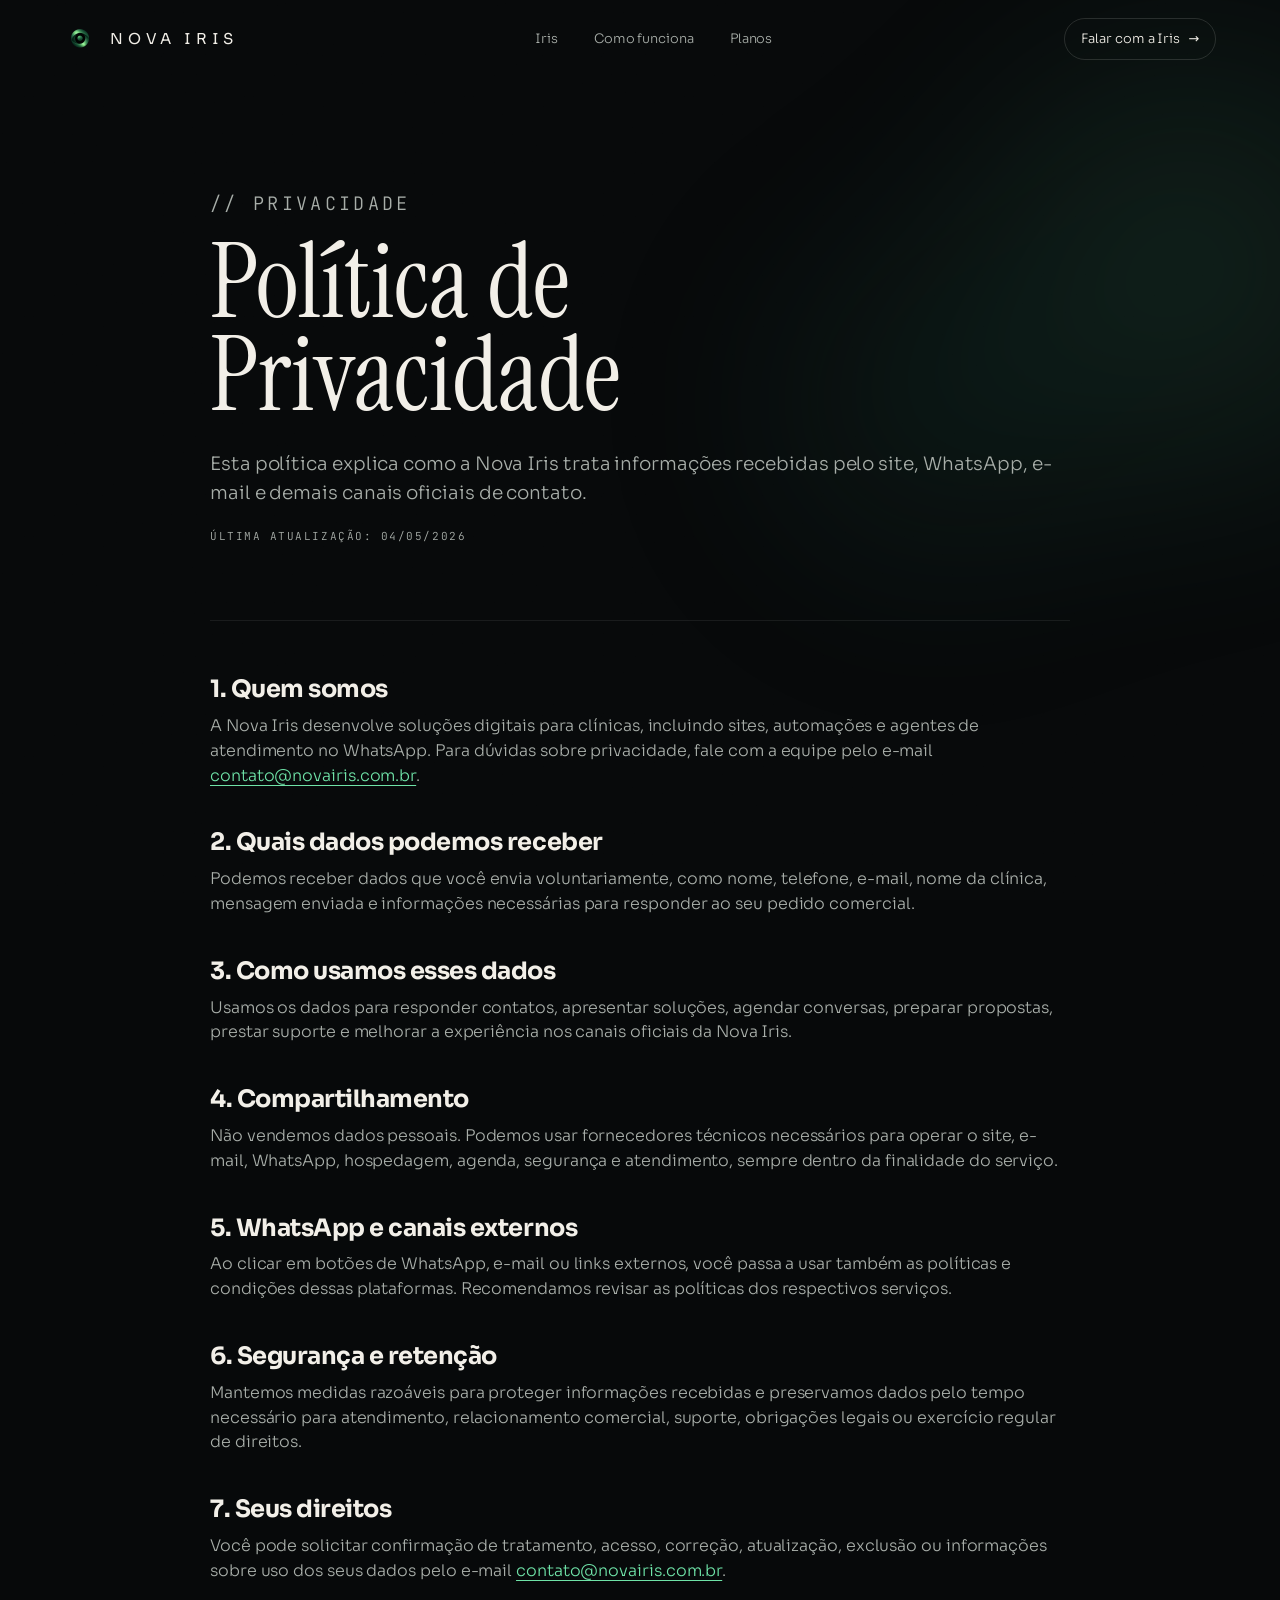
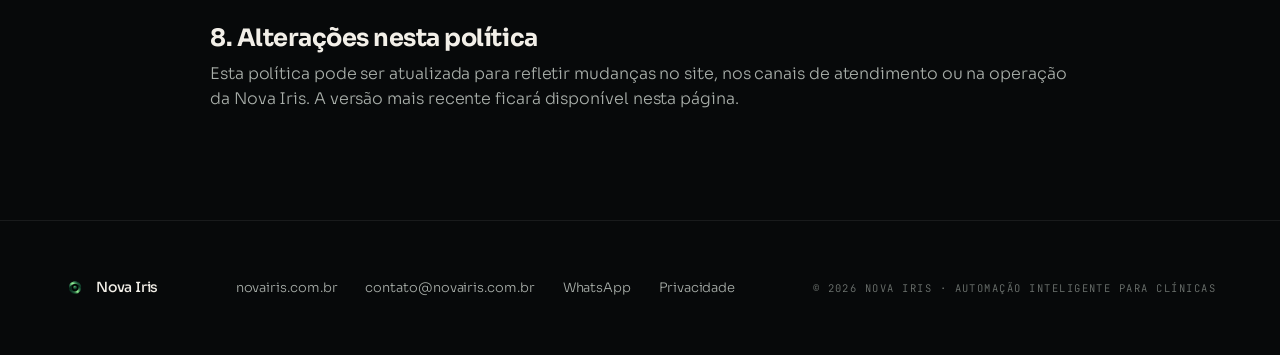
==== privacidade.html @ 07898fb9 "Finalize production launch assets" ====
<!doctype html>
<html lang="pt-BR">
<head>
  <meta charset="utf-8" />
  <meta name="viewport" content="width=device-width,initial-scale=1,viewport-fit=cover" />
  <title>Política de Privacidade | Nova Iris</title>
  <meta name="description" content="Política de Privacidade da Nova Iris para visitantes do site e contatos iniciados pelos canais oficiais." />
  <link rel="canonical" href="https://novairis.com.br/privacidade" />
  <meta property="og:title" content="Política de Privacidade | Nova Iris" />
  <meta property="og:description" content="Como a Nova Iris trata dados enviados pelo site, WhatsApp e canais oficiais de contato." />
  <meta property="og:url" content="https://novairis.com.br/privacidade" />
  <meta property="og:image" content="https://novairis.com.br/iris-realistic-final.jpg" />
  <meta property="og:type" content="website" />
  <meta property="og:locale" content="pt_BR" />
  <meta name="twitter:card" content="summary_large_image" />
  <meta name="twitter:title" content="Política de Privacidade | Nova Iris" />
  <meta name="twitter:description" content="Como a Nova Iris trata dados enviados pelo site, WhatsApp e canais oficiais de contato." />
  <meta name="twitter:image" content="https://novairis.com.br/iris-realistic-final.jpg" />
  <meta name="theme-color" content="#07090A" />
  <link rel="icon" href="/favicon.ico" sizes="any" />
  <link rel="icon" type="image/png" href="/iris-mark-256.png" />
  <link rel="apple-touch-icon" href="/apple-touch-icon.png" />
  <link rel="preconnect" href="https://fonts.googleapis.com" />
  <link rel="preconnect" href="https://fonts.gstatic.com" crossorigin />
  <link href="https://fonts.googleapis.com/css2?family=Instrument+Serif:ital@0;1&family=JetBrains+Mono:wght@300;400;500&family=Sora:wght@200;300;400;500;600;700&display=swap" rel="stylesheet" />
  <link rel="stylesheet" href="styles.css" />
</head>
<body>
  <div class="grain" aria-hidden="true"></div>
  <div class="aurora" aria-hidden="true">
    <span class="aurora__a"></span>
    <span class="aurora__b"></span>
  </div>

  <header class="nav" id="nav">
    <a class="nav__brand" href="/" aria-label="Nova Iris - início">
      <img src="iris-mark-256.png" alt="" class="nav__mark bg-knock" width="32" height="32" />
      <span class="nav__word">NOVA IRIS</span>
    </a>
    <nav class="nav__links" aria-label="Seções">
      <a href="/#solucao">Iris</a>
      <a href="/#como">Como funciona</a>
      <a href="/#planos">Planos</a>
    </nav>
    <a class="nav__cta" href="https://wa.me/5511986272135?text=Oi%20Valentina%2C%20quero%20saber%20mais%20sobre%20a%20Nova%20Iris." target="_blank" rel="noopener">
      Falar com a Iris <span aria-hidden="true">→</span>
    </a>
  </header>

  <main class="privacy-page">
    <section class="privacy-hero">
      <p class="privacy-kicker">// Privacidade</p>
      <h1>Política de Privacidade</h1>
      <p>
        Esta política explica como a Nova Iris trata informações recebidas pelo site, WhatsApp, e-mail e demais canais oficiais de contato.
      </p>
      <span>Última atualização: 04/05/2026</span>
    </section>

    <section class="privacy-content" aria-label="Política de Privacidade da Nova Iris">
      <h2>1. Quem somos</h2>
      <p>
        A Nova Iris desenvolve soluções digitais para clínicas, incluindo sites, automações e agentes de atendimento no WhatsApp.
        Para dúvidas sobre privacidade, fale com a equipe pelo e-mail <a href="mailto:contato@novairis.com.br">contato@novairis.com.br</a>.
      </p>

      <h2>2. Quais dados podemos receber</h2>
      <p>
        Podemos receber dados que você envia voluntariamente, como nome, telefone, e-mail, nome da clínica, mensagem enviada e informações necessárias para responder ao seu pedido comercial.
      </p>

      <h2>3. Como usamos esses dados</h2>
      <p>
        Usamos os dados para responder contatos, apresentar soluções, agendar conversas, preparar propostas, prestar suporte e melhorar a experiência nos canais oficiais da Nova Iris.
      </p>

      <h2>4. Compartilhamento</h2>
      <p>
        Não vendemos dados pessoais. Podemos usar fornecedores técnicos necessários para operar o site, e-mail, WhatsApp, hospedagem, agenda, segurança e atendimento, sempre dentro da finalidade do serviço.
      </p>

      <h2>5. WhatsApp e canais externos</h2>
      <p>
        Ao clicar em botões de WhatsApp, e-mail ou links externos, você passa a usar também as políticas e condições dessas plataformas. Recomendamos revisar as políticas dos respectivos serviços.
      </p>

      <h2>6. Segurança e retenção</h2>
      <p>
        Mantemos medidas razoáveis para proteger informações recebidas e preservamos dados pelo tempo necessário para atendimento, relacionamento comercial, suporte, obrigações legais ou exercício regular de direitos.
      </p>

      <h2>7. Seus direitos</h2>
      <p>
        Você pode solicitar confirmação de tratamento, acesso, correção, atualização, exclusão ou informações sobre uso dos seus dados pelo e-mail <a href="mailto:contato@novairis.com.br">contato@novairis.com.br</a>.
      </p>

      <h2>8. Alterações nesta política</h2>
      <p>
        Esta política pode ser atualizada para refletir mudanças no site, nos canais de atendimento ou na operação da Nova Iris. A versão mais recente ficará disponível nesta página.
      </p>
    </section>
  </main>

  <footer class="foot">
    <div class="foot__brand">
      <img src="iris-mark-256.png" alt="" class="bg-knock" width="22" height="22" decoding="async" />
      <span>Nova Iris</span>
    </div>
    <ul class="foot__links">
      <li><a href="https://novairis.com.br">novairis.com.br</a></li>
      <li><a href="mailto:contato@novairis.com.br">contato@novairis.com.br</a></li>
      <li><a href="https://wa.me/5511986272135" target="_blank" rel="noopener">WhatsApp</a></li>
      <li><a href="/privacidade">Privacidade</a></li>
    </ul>
    <p class="foot__copy">© 2026 Nova Iris · Automação inteligente para clínicas</p>
  </footer>
</body>
</html>
---- styles.css ----
/* ============================================================
   NOVA IRIS — Landing
   Editorial Dark · Clinical Precision · Volumetric Glow
   ============================================================ */

:root {
  /* canvas */
  --ink:        #07090A;
  --ink-2:      #0F1714;
  --ink-3:      #151D1A;

  /* greens */
  --moss:       #1B4D3E;
  --glow:       #3D9970;
  --glow-hi:    #6FE3A8;

  /* text */
  --bone:       #F2EFE8;
  --bone-dim:   #A8AEA9;
  --bone-mute:  #6E7470;

  /* lines */
  --line:       rgba(242, 239, 232, 0.08);
  --line-2:     rgba(242, 239, 232, 0.14);

  /* type */
  --serif:  "Instrument Serif", "Times New Roman", Georgia, serif;
  --sans:   "Sora", system-ui, -apple-system, "Helvetica Neue", sans-serif;
  --mono:   "JetBrains Mono", ui-monospace, "SF Mono", Menlo, monospace;

  /* rhythm */
  --pad-x: clamp(20px, 5vw, 88px);
  --mobile-gutter: clamp(18px, 5.8vw, 24px);
  --section-y: clamp(96px, 14vh, 180px);
  --section-y-mobile: clamp(72px, 10vh, 96px);

  /* motion */
  --ease: cubic-bezier(0.22, 1, 0.36, 1);
}

/* ─── reset ─────────────────────────────────────────────── */
*, *::before, *::after { box-sizing: border-box; }
html { scroll-behavior: smooth; -webkit-text-size-adjust: 100%; }
body {
  margin: 0;
  background: var(--ink);
  color: var(--bone);
  font-family: var(--sans);
  font-weight: 300;
  font-size: 16px;
  line-height: 1.55;
  letter-spacing: -0.005em;
  font-feature-settings: "ss01", "tnum" 0;
  -webkit-font-smoothing: antialiased;
  -moz-osx-font-smoothing: grayscale;
  overflow-x: hidden;
}
img { max-width: 100%; display: block; }
ul, ol { list-style: none; padding: 0; margin: 0; }
a { color: inherit; text-decoration: none; }
button { font: inherit; }
em { font-style: italic; font-family: var(--serif); font-weight: 400; }

::selection { background: var(--glow); color: var(--ink); }

.scroll-progress {
  position: fixed;
  top: 0;
  left: 0;
  z-index: 80;
  width: 100%;
  height: 2px;
  pointer-events: none;
  background: linear-gradient(90deg, transparent, var(--glow-hi), transparent);
  box-shadow: 0 0 18px rgba(111, 227, 168, 0.5);
  transform: scaleX(0);
  transform-origin: left center;
}

/* PNG transparente nos cantos; mix-blend-mode: lighten elimina o preto interno (pupila) */
.bg-knock {
  mix-blend-mode: lighten;
  background: transparent;
}

.nav__mark,
.solution__orb,
.phone__avatar img,
.closer__orb,
.foot__brand img {
  aspect-ratio: 1 / 1;
  max-height: 100%;
  object-fit: contain;
}

:focus-visible {
  outline: 2px solid var(--glow-hi);
  outline-offset: 4px;
  border-radius: 2px;
}

/* ─── ambiance: grain + aurora ──────────────────────────── */
.grain {
  position: fixed; inset: 0;
  z-index: 0; pointer-events: none;
  opacity: 0.05; mix-blend-mode: overlay;
  background-image: url("data:image/svg+xml;utf8,<svg xmlns='http://www.w3.org/2000/svg' width='220' height='220'><filter id='n'><feTurbulence type='fractalNoise' baseFrequency='0.9' numOctaves='2' seed='7'/><feColorMatrix values='0 0 0 0 1   0 0 0 0 1   0 0 0 0 1   0 0 0 1 0'/></filter><rect width='100%25' height='100%25' filter='url(%23n)' opacity='0.55'/></svg>");
}
.aurora {
  position: fixed; inset: -10vh -10vw auto auto;
  width: 110vw; height: 90vh;
  z-index: 0; pointer-events: none;
  filter: blur(84px);
  opacity: 0.45;
}
.aurora__a, .aurora__b { position: absolute; border-radius: 50%; will-change: transform; }
.aurora__a {
  width: 50vw; height: 50vw;
  right: -8vw; top: 4vh;
  background: radial-gradient(circle, rgba(61,153,112,0.45), transparent 70%);
}
.aurora__b {
  width: 38vw; height: 38vw;
  right: 18vw; top: 28vh;
  background: radial-gradient(circle, rgba(27,77,62,0.55), transparent 70%);
}

/* ─── nav ───────────────────────────────────────────────── */
.nav {
  position: fixed; top: 0; left: 0; right: 0;
  z-index: 50;
  display: grid;
  grid-template-columns: auto 1fr auto;
  align-items: center;
  gap: clamp(20px, 4vw, 56px);
  padding: 18px var(--pad-x);
  transition: background-color .5s var(--ease), backdrop-filter .5s var(--ease), border-color .5s var(--ease);
  border-bottom: 1px solid transparent;
}
.nav.is-scrolled {
  background: rgba(7, 9, 10, 0.78);
  backdrop-filter: blur(14px) saturate(140%);
  -webkit-backdrop-filter: blur(14px) saturate(140%);
  border-bottom-color: var(--line);
}
.nav__brand {
  display: inline-flex; align-items: center; gap: 14px;
  font-family: var(--sans);
}
.nav__mark {
  width: 32px;
  height: 32px;
  flex-shrink: 0;
}
.nav__word {
  font-size: 15px;
  font-weight: 400;
  letter-spacing: 0.32em;
  text-transform: uppercase;
  color: var(--bone);
  padding-right: 0.32em; /* compensa o tracking final */
}
.nav__links {
  display: flex; gap: clamp(18px, 3vw, 36px);
  justify-content: center;
  font-size: 13px;
  color: var(--bone-dim);
  font-weight: 300;
}
.nav__links a:hover { color: var(--bone); }
.nav__cta {
  display: inline-flex; align-items: center; gap: 8px;
  font-size: 13px;
  padding: 10px 16px;
  border: 1px solid var(--line-2);
  border-radius: 999px;
  transition: border-color .3s var(--ease), color .3s var(--ease), background .3s var(--ease);
}
.nav__cta:hover { border-color: var(--glow); color: var(--glow-hi); }
@media (max-width: 720px) {
  .nav { grid-template-columns: auto 1fr; }
  .nav__links { display: none; }
}
@media (max-width: 640px) {
  html,
  body {
    width: 100%;
    max-width: 100%;
    overflow-x: hidden;
    overscroll-behavior-x: none;
    touch-action: pan-y;
  }

  body {
    position: relative;
  }

  main,
  section,
  header,
  footer {
    max-width: 100%;
    overflow-x: clip;
  }

  .section-head,
  .problem__grid,
  .solution__grid,
  .demo__grid,
  .how__grid,
  .stats__grid,
  .versus__wrap,
  .pricing__grid,
  .vision__lead,
  .vision__cards,
  .faq__list,
  .closer__inner {
    width: 100%;
    max-width: 100%;
    margin-left: auto;
    margin-right: auto;
  }

  .nav {
    gap: 10px;
    padding: 14px var(--mobile-gutter);
    grid-template-columns: minmax(0, auto) auto;
    justify-content: space-between;
  }
  .nav__brand { gap: 10px; min-width: 0; }
  .nav__mark { width: 28px; height: 28px; }
  .nav__word {
    font-size: 12px;
    letter-spacing: 0.22em;
    padding-right: 0.22em;
  }
  .nav__cta {
    padding: 8px 11px;
    font-size: 11px;
    gap: 6px;
    white-space: nowrap;
  }
}

/* ─── helpers: buttons / heads / eyebrow ────────────────── */
.eyebrow {
  font-family: var(--mono);
  font-size: 11px;
  letter-spacing: 0.18em;
  text-transform: uppercase;
  color: var(--bone-dim);
  margin: 0 0 24px;
}

.btn {
  display: inline-flex; align-items: center; gap: 10px;
  padding: 14px 22px;
  border-radius: 999px;
  font-family: var(--sans);
  font-size: 14px;
  font-weight: 500;
  letter-spacing: -0.01em;
  cursor: pointer;
  transition: background .3s var(--ease), color .3s var(--ease),
              border-color .3s var(--ease), box-shadow .3s var(--ease),
              transform .3s var(--ease);
  border: 1px solid var(--line-2);
  background: transparent;
  color: var(--bone);
  white-space: nowrap;
}
.btn--primary {
  background: var(--bone);
  color: var(--ink);
  border-color: var(--bone);
  box-shadow: 0 0 0 0 rgba(111, 227, 168, 0);
}
.btn--primary:hover {
  background: var(--glow-hi);
  border-color: var(--glow-hi);
  color: var(--ink);
  box-shadow: 0 0 60px -10px rgba(111, 227, 168, 0.6);
  transform: translateY(-1px);
}
.btn--ghost { color: var(--bone-dim); }
.btn--ghost:hover { color: var(--bone); border-color: var(--bone-dim); }
.btn--block { width: 100%; justify-content: center; }
.btn--xl {
  padding: 20px 32px;
  font-size: 16px;
}

.section-head {
  padding: 0 var(--pad-x);
  margin: 0 0 clamp(40px, 6vw, 72px);
  max-width: 1320px;
  margin-left: auto; margin-right: auto;
  position: relative;
}
.section-head::after {
  content: "";
  display: block;
  width: min(100%, 520px);
  height: 1px;
  margin-top: clamp(22px, 3vw, 36px);
  background: linear-gradient(90deg, rgba(111,227,168,0.72), rgba(242,239,232,0.08), transparent);
  transform: scaleX(0);
  transform-origin: left center;
  opacity: 0;
}
.section-head.is-lit::after {
  opacity: 1;
  transform: scaleX(1);
  transition: opacity 1s var(--ease), transform 1.2s var(--ease);
}
.section-head__kicker {
  display: block;
  font-family: var(--mono);
  font-size: 11px;
  letter-spacing: 0.18em;
  text-transform: uppercase;
  color: var(--bone-mute);
  margin-bottom: 14px;
}
.section-head__title {
  font-family: var(--sans);
  font-weight: 300;
  font-size: clamp(34px, 5.4vw, 72px);
  line-height: 1.02;
  letter-spacing: -0.025em;
  margin: 0;
  max-width: 18ch;
  color: var(--bone);
}
.section-head__title em {
  font-family: var(--serif);
  font-weight: 400;
  font-style: italic;
  letter-spacing: -0.01em;
}

section { position: relative; z-index: 1; }

/* ─── reveal animation ──────────────────────────────────── */
.reveal {
  opacity: 1;
}
.reveal.is-in { opacity: 1; }

.no-gsap .reveal {
  transform: translate3d(0, 32px, 0);
  filter: blur(5px);
  transition:
    opacity 0.8s var(--ease),
    transform 0.8s var(--ease),
    filter 0.8s var(--ease);
  will-change: opacity, transform, filter;
}
.no-gsap .reveal.is-in {
  opacity: 1;
  transform: translate3d(0, 0, 0);
  filter: blur(0);
  will-change: auto;
}

/* ============================================================
   1 · HERO
   ============================================================ */
.hero {
  display: grid;
  grid-template-columns: minmax(0, 1.55fr) minmax(0, 1fr);
  align-items: center;
  gap: clamp(40px, 6vw, 80px);
  min-height: 100svh;
  padding: clamp(120px, 16vh, 200px) var(--pad-x) clamp(72px, 10vh, 120px);
  max-width: none;
  margin: 0;
  position: relative;
  isolation: isolate;
  overflow: hidden;
}
.hero::before {
  content: "";
  position: absolute;
  top: 0;
  bottom: 0;
  left: 50%;
  width: 100vw;
  transform: translateX(-50%);
  z-index: -2;
  background:
    linear-gradient(90deg, rgba(7,9,10,0.98) 0%, rgba(7,9,10,0.88) 34%, rgba(7,9,10,0.48) 66%, rgba(7,9,10,0.76) 100%),
    linear-gradient(180deg, rgba(7,9,10,0.72) 0%, rgba(7,9,10,0.2) 48%, rgba(7,9,10,0.96) 100%);
  pointer-events: none;
}
.hero-bg {
  position: absolute;
  inset: 0;
  z-index: -3;
  background:
    #07090A url("iris-realistic-final.jpg") 64% center / cover no-repeat;
  opacity: 0.88;
  filter: saturate(0.9) contrast(1.08) brightness(0.78);
  transform: scale(1.02);
  transform-origin: center;
  will-change: transform;
}
.hero-bg::after {
  content: "";
  position: absolute;
  inset: 0;
  background:
    linear-gradient(110deg, transparent 0%, rgba(111,227,168,0.08) 42%, transparent 58%),
    linear-gradient(180deg, transparent, rgba(7,9,10,0.18));
  mix-blend-mode: screen;
  opacity: 0;
  transform: translateX(-35%);
  pointer-events: none;
}
.hero-sheen {
  position: absolute;
  inset: 0;
  z-index: -1;
  background: linear-gradient(100deg, transparent 34%, rgba(111,227,168,0.12) 50%, transparent 66%);
  background-size: 230% 100%;
  background-position: 140% 0;
  opacity: 0;
  filter: blur(10px);
  pointer-events: none;
}
.hero__copy {
  min-width: 0;
  max-width: 720px;
  margin-left: max(0px, calc((100vw - 1440px) / 2));
}
.hero__title {
  font-family: var(--sans);
  font-weight: 300;
  font-size: clamp(40px, 5.6vw, 84px);
  line-height: 1.02;
  letter-spacing: -0.035em;
  margin: 0 0 28px;
  color: var(--bone);
  text-wrap: balance;
}
.hero__title em {
  font-family: var(--serif);
  font-weight: 400;
  font-style: italic;
  color: var(--bone);
  letter-spacing: -0.015em;
}
.hero__mobile-line { display: inline; }
.hero__sub {
  font-size: clamp(15px, 1.3vw, 18px);
  line-height: 1.55;
  color: var(--bone-dim);
  max-width: 50ch;
  margin: 0 0 36px;
}
.hero__sub strong {
  color: var(--bone);
  font-weight: 500;
}
.hero__ctas {
  display: flex; flex-wrap: wrap; gap: 14px;
  margin-bottom: 56px;
}
.hero__trust {
  display: flex; flex-wrap: wrap;
  gap: clamp(14px, 2vw, 28px) clamp(20px, 3vw, 36px);
  font-family: var(--mono);
  font-size: 11px;
  letter-spacing: 0.12em;
  text-transform: uppercase;
  color: var(--bone-mute);
}
.hero__trust li { display: inline-flex; align-items: center; }
.hero__trust li + li::before {
  content: "·";
  color: var(--glow);
  margin-right: clamp(20px, 3vw, 36px);
  margin-left: calc(-1 * clamp(20px, 3vw, 36px) / 2);
  opacity: 0.6;
}
@media (max-width: 720px) {
  .hero__trust li + li::before { display: none; }
}

@media (max-width: 960px) {
  .hero { grid-template-columns: 1fr; padding-top: clamp(110px, 14vh, 160px); }
  .hero::before {
    background:
      linear-gradient(180deg, rgba(7,9,10,0.82) 0%, rgba(7,9,10,0.78) 48%, rgba(7,9,10,0.98) 100%),
      linear-gradient(90deg, rgba(7,9,10,0.9), rgba(7,9,10,0.5));
  }
  .hero-bg {
    background-position: 68% center;
    opacity: 0.62;
  }
  .hero__copy { margin-left: 0; }
}
@media (max-width: 640px) {
  .aurora {
    display: none;
  }

  .hero {
    min-height: auto;
    padding-top: 104px;
    padding-bottom: 72px;
    padding-left: var(--mobile-gutter);
    padding-right: var(--mobile-gutter);
    justify-items: center;
  }
  .hero-bg {
    background-position: 72% center;
    opacity: 0.48;
    filter: saturate(0.9) contrast(1.08) brightness(0.7);
  }
  .hero__title {
    font-size: clamp(34px, 10vw, 42px);
    line-height: 1.04;
    letter-spacing: -0.03em;
    margin-bottom: 22px;
    max-width: 100%;
  }
  .hero__mobile-line { display: block; }
  .hero__sub {
    max-width: 100%;
    margin-bottom: 28px;
  }
  .hero__ctas {
    flex-direction: column;
    align-items: stretch;
    gap: 12px;
    margin-bottom: 34px;
  }
  .hero__ctas .btn {
    justify-content: center;
    width: 100%;
  }
  .hero__trust {
    display: grid;
    grid-template-columns: repeat(2, minmax(0, 1fr));
    gap: 9px 14px;
    font-size: 10px;
    letter-spacing: 0.08em;
    width: 100%;
  }
}

/* ============================================================
   2 · PROBLEM
   ============================================================ */
.problem {
  padding: var(--section-y) 0;
  border-top: 1px solid var(--line);
}
.problem__grid {
  display: grid;
  grid-template-columns: minmax(0, 0.9fr) minmax(0, 1.1fr);
  gap: clamp(40px, 7vw, 96px);
  padding: 0 var(--pad-x);
  max-width: 1320px;
  margin: 0 auto;
}
.problem__lead {
  font-family: var(--serif);
  font-style: italic;
  font-size: clamp(28px, 3.6vw, 48px);
  line-height: 1.15;
  letter-spacing: -0.01em;
  color: var(--bone);
  margin: 0;
  position: sticky; top: 120px;
  align-self: start;
}
.problem__list { display: grid; gap: 0; }
.problem__list li {
  display: grid;
  grid-template-columns: 60px 1fr;
  gap: clamp(16px, 2vw, 28px);
  align-items: baseline;
  padding: clamp(20px, 3vw, 32px) 0;
  border-top: 1px solid var(--line);
}
.problem__list li:last-child { border-bottom: 1px solid var(--line); }
.problem__num {
  font-family: var(--serif);
  font-style: italic;
  font-size: clamp(28px, 2.6vw, 36px);
  color: var(--glow);
  line-height: 1;
}
.problem__list p {
  margin: 0;
  font-size: clamp(16px, 1.3vw, 19px);
  color: var(--bone);
  line-height: 1.45;
  letter-spacing: -0.01em;
}
@media (max-width: 880px) {
  .problem__grid { grid-template-columns: 1fr; }
  .problem__lead { position: static; }
}

/* ============================================================
   3 · SOLUTION
   ============================================================ */
.solution {
  padding: var(--section-y) 0;
  background: var(--ink-2);
  border-top: 1px solid var(--line);
}
.solution__grid {
  display: grid;
  grid-template-columns: minmax(0, 1fr) minmax(0, 1.4fr);
  align-items: center;
  gap: clamp(40px, 6vw, 84px);
  padding: 0 var(--pad-x);
  max-width: 1320px;
  margin: 0 auto;
}
.solution__visual {
  position: relative;
  aspect-ratio: 1/1;
  max-width: 420px;
  margin: 0 auto;
}
.solution__visual::before {
  content: "";
  position: absolute; inset: 5%;
  border-radius: 50%;
  background: radial-gradient(circle at 45% 50%, rgba(111,227,168,0.35), transparent 65%);
  filter: blur(50px);
}
.solution__orb {
  position: relative;
  width: 100%;
  height: auto;
  object-fit: contain;
  filter: drop-shadow(0 24px 60px rgba(61,153,112,0.4));
  will-change: transform;
}
.solution__text {
  font-family: var(--sans);
  font-weight: 300;
  font-size: clamp(20px, 2.1vw, 30px);
  line-height: 1.4;
  letter-spacing: -0.02em;
  margin: 0 0 28px;
  color: var(--bone);
  max-width: 30ch;
}
.solution__text em { color: var(--glow-hi); }
.solution__caps {
  font-family: var(--mono);
  font-size: 11px;
  letter-spacing: 0.22em;
  text-transform: uppercase;
  color: var(--bone-mute);
  margin: 0;
}
@media (max-width: 880px) {
  .solution__grid { grid-template-columns: 1fr; }
  .solution__visual { max-width: 280px; }
}

/* ============================================================
   4 · DEMO  ·  phone + chat
   ============================================================ */
.demo { padding: var(--section-y) 0; }
.demo__grid {
  display: grid;
  grid-template-columns: minmax(0, 0.9fr) minmax(0, 1fr);
  gap: clamp(40px, 6vw, 84px);
  align-items: center;
  padding: 0 var(--pad-x);
  max-width: 1320px;
  margin: 0 auto;
}
.demo__phone {
  display: grid; place-items: center;
  position: relative;
}
.phone {
  position: relative;
  width: min(360px, 100%);
  aspect-ratio: 9 / 18.5;
  background: linear-gradient(180deg, #0B1110 0%, #0E1614 100%);
  border: 1px solid var(--line-2);
  border-radius: 42px;
  padding: 12px;
  box-shadow:
    0 1px 0 rgba(255,255,255,0.04) inset,
    0 40px 100px -30px rgba(0,0,0,0.8),
    0 0 80px -20px rgba(61,153,112,0.25);
  display: flex;
  flex-direction: column;
  overflow: hidden;
}
.phone::before {
  content: "";
  position: absolute; inset: 0;
  border-radius: 42px;
  background: radial-gradient(circle at 50% -10%, rgba(111,227,168,0.18), transparent 50%);
  pointer-events: none;
}
.phone__notch {
  width: 90px; height: 22px;
  background: var(--ink);
  border-radius: 999px;
  margin: 4px auto 12px;
}
.phone__bar {
  display: flex; align-items: center; gap: 10px;
  padding: 10px 12px 14px;
  border-bottom: 1px solid var(--line);
}
.phone__avatar {
  width: 36px; height: 36px; border-radius: 50%;
  background: var(--ink-3);
  display: grid; place-items: center;
  border: 1px solid var(--line);
  overflow: hidden;
}
.phone__avatar img { width: 80%; height: 80%; object-fit: contain; }
.phone__who { display: flex; flex-direction: column; line-height: 1.2; }
.phone__who strong { font-size: 13px; font-weight: 500; letter-spacing: -0.01em; }
.phone__who span {
  font-family: var(--mono);
  font-size: 10px;
  color: var(--glow);
  letter-spacing: 0.05em;
}
.chat {
  flex: 1;
  display: flex;
  flex-direction: column;
  gap: 8px;
  padding: 16px 12px 12px;
  overflow-y: auto;
  scrollbar-width: none;
  position: relative;
  scroll-behavior: smooth;
}
.chat::-webkit-scrollbar {
  display: none;
}
.chat__bubble {
  max-width: 78%;
  padding: 9px 13px;
  border-radius: 16px;
  font-size: 13.5px;
  line-height: 1.4;
  letter-spacing: -0.005em;
  opacity: 0;
  transform: translateY(8px);
  animation: bubbleIn .45s var(--ease) forwards;
}
.chat__bubble--them {
  align-self: flex-start;
  background: var(--ink-3);
  color: var(--bone);
  border-bottom-left-radius: 4px;
  border: 1px solid var(--line);
}
.chat__bubble--me {
  align-self: flex-end;
  background: linear-gradient(135deg, #1B4D3E 0%, #2A6F58 100%);
  color: var(--bone);
  border-bottom-right-radius: 4px;
}
.chat__typing {
  align-self: flex-start;
  background: var(--ink-3);
  border: 1px solid var(--line);
  padding: 10px 14px;
  border-radius: 16px;
  border-bottom-left-radius: 4px;
  display: inline-flex; gap: 4px;
  opacity: 0;
  animation: bubbleIn .35s var(--ease) forwards;
}
.chat__typing--me {
  align-self: flex-end;
  background: linear-gradient(135deg, #1B4D3E 0%, #2A6F58 100%);
  border-color: transparent;
  border-bottom-left-radius: 16px;
  border-bottom-right-radius: 4px;
}
.chat__typing span {
  width: 6px; height: 6px; border-radius: 50%;
  background: var(--bone-mute);
  animation: dot 1.2s infinite;
}
.chat__typing--me span {
  background: rgba(242, 239, 232, 0.7);
}
.chat__typing span:nth-child(2) { animation-delay: .15s; }
.chat__typing span:nth-child(3) { animation-delay: .3s; }
@keyframes dot {
  0%, 60%, 100% { transform: translateY(0); opacity: .4; }
  30% { transform: translateY(-3px); opacity: 1; }
}
@keyframes bubbleIn {
  to { opacity: 1; transform: none; }
}

@keyframes cssHeroSheen {
  0%, 42%, 100% { background-position: 140% 0; opacity: 0; }
  55% { opacity: 1; }
  78% { background-position: -40% 0; opacity: 0; }
}

@keyframes cssFloat {
  from { transform: translate3d(0, 0, 0) rotateZ(0deg); }
  to { transform: translate3d(0, -10px, 0) rotateZ(0.7deg); }
}

@keyframes cssPulse {
  from { transform: scale(1); opacity: 1; }
  to { transform: scale(1.35); opacity: 0.72; }
}

@keyframes cssBreathe {
  from { transform: scale(1); }
  to { transform: scale(1.06); }
}

@keyframes cssAuroraA {
  from { transform: translate3d(0, 0, 0); }
  to { transform: translate3d(-60px, 0, 0); }
}

@keyframes cssAuroraB {
  from { transform: translate3d(0, 0, 0); }
  to { transform: translate3d(80px, 40px, 0); }
}

.no-gsap .phone {
  animation: cssFloat 5.2s ease-in-out 1.6s infinite alternate;
}

.no-gsap .vision__card .dot {
  animation: cssPulse 1.1s ease-in-out infinite alternate;
}

.no-gsap .vision__card:nth-child(2) .dot { animation-delay: 0.18s; }
.no-gsap .vision__card:nth-child(3) .dot { animation-delay: 0.36s; }

.no-gsap .aurora__a {
  animation: cssAuroraA 24s ease-in-out infinite alternate;
}

.no-gsap .aurora__b {
  animation: cssAuroraB 28s ease-in-out infinite alternate;
}
.phone__input {
  margin-top: auto;
  display: flex; align-items: center; gap: 8px;
  padding: 10px 14px;
  border-top: 1px solid var(--line);
  font-family: var(--mono);
  font-size: 11px;
  color: var(--bone-mute);
  letter-spacing: 0.05em;
}
.phone__input i {
  margin-left: auto;
  width: 20px; height: 20px;
  border-radius: 50%;
  background: var(--glow);
  display: inline-block;
  opacity: 0.6;
}
.demo__callouts { display: grid; gap: clamp(20px, 3vw, 36px); }
.demo__callouts li {
  position: relative;
  padding: 0 0 0 clamp(20px, 3vw, 36px);
  border-left: 1px solid var(--line);
}
.demo__callouts em {
  display: block;
  font-family: var(--serif);
  font-style: italic;
  font-size: clamp(20px, 1.9vw, 26px);
  line-height: 1.25;
  color: var(--bone);
  margin-bottom: 6px;
  letter-spacing: -0.01em;
}
.demo__callouts p {
  margin: 0;
  color: var(--bone-dim);
  font-size: 14px;
}
.demo__line {
  position: absolute;
  left: -1px; top: 12px; bottom: 12px;
  width: 1px;
  background: linear-gradient(180deg, transparent, var(--glow) 50%, transparent);
}
@media (max-width: 880px) {
  .demo__grid { grid-template-columns: 1fr; }
  .phone { margin: 0 auto; }
}

/* ============================================================
   5 · HOW IT WORKS
   ============================================================ */
.how {
  padding: var(--section-y) 0;
  background: var(--ink-2);
  border-top: 1px solid var(--line);
}
.how__grid {
  display: grid;
  grid-template-columns: repeat(4, minmax(0, 1fr));
  gap: 0;
  padding: 0 var(--pad-x);
  max-width: 1320px;
  margin: 0 auto;
  border-top: 1px solid var(--line);
  border-bottom: 1px solid var(--line);
}
.how__step {
  padding: clamp(28px, 3.5vw, 44px) clamp(20px, 2.5vw, 32px);
  border-right: 1px solid var(--line);
  display: flex;
  flex-direction: column;
  gap: 14px;
}
.how__step:last-child { border-right: 0; }
.how__num {
  font-family: var(--serif);
  font-size: clamp(48px, 4.6vw, 68px);
  line-height: 1;
  color: var(--glow);
  letter-spacing: -0.02em;
}
.how__step h3 {
  font-family: var(--sans);
  font-size: clamp(18px, 1.5vw, 22px);
  font-weight: 500;
  letter-spacing: -0.015em;
  margin: 12px 0 0;
  color: var(--bone);
}
.how__step p {
  margin: 0;
  font-size: 14.5px;
  line-height: 1.5;
  color: var(--bone-dim);
}
@media (max-width: 1080px) {
  .how__grid { grid-template-columns: repeat(2, 1fr); }
  .how__step { border-bottom: 1px solid var(--line); }
  .how__step:nth-child(2) { border-right: 0; }
  .how__step:nth-child(3) { border-bottom: 0; border-right: 1px solid var(--line); }
  .how__step:nth-child(4) { border-bottom: 0; }
}
@media (max-width: 640px) {
  .demo__grid {
    gap: 34px;
  }
  .phone {
    width: min(100%, 318px);
    border-radius: 34px;
    padding: 10px;
    box-shadow:
      0 1px 0 rgba(255,255,255,0.04) inset,
      0 28px 70px -34px rgba(0,0,0,0.85),
      0 0 54px -26px rgba(61,153,112,0.28);
  }
  .phone::before { border-radius: 34px; }
  .phone__notch {
    width: 74px;
    height: 18px;
    margin-bottom: 8px;
  }
  .phone__bar {
    padding: 8px 10px 11px;
  }
  .phone__avatar {
    width: 32px;
    height: 32px;
  }
  .chat {
    padding: 13px 9px 10px;
    gap: 7px;
  }
  .chat__bubble {
    max-width: 84%;
    padding: 8px 11px;
    font-size: 12.5px;
  }
  .phone__input {
    padding: 9px 11px;
  }
  .demo__callouts {
    gap: 22px;
  }
  .demo__callouts li {
    padding-left: 18px;
  }
}

@media (max-width: 640px) {
  .how__grid { grid-template-columns: 1fr; }
  .how__step { border-right: 0 !important; border-bottom: 1px solid var(--line); }
  .how__step:last-child { border-bottom: 0; }
}

/* ============================================================
   6 · STATS
   ============================================================ */
.stats { padding: var(--section-y) 0; }
.stats__grid {
  display: grid;
  grid-template-columns: repeat(4, 1fr);
  gap: 0;
  padding: 0 var(--pad-x);
  max-width: 1320px;
  margin: 0 auto;
  border-top: 1px solid var(--line);
  border-bottom: 1px solid var(--line);
}
.stat {
  display: flex;
  flex-direction: column;
  align-items: flex-start;
  text-align: left;
  gap: 18px;
  padding: clamp(36px, 5vw, 56px) clamp(20px, 2.5vw, 32px);
  border-right: 1px solid var(--line);
  min-height: clamp(220px, 28vw, 320px);
  justify-content: space-between;
  position: relative;
  overflow: hidden;
}
.stat::before {
  content: "";
  position: absolute;
  inset: 0;
  background: linear-gradient(135deg, rgba(111,227,168,0.12), transparent 42%);
  opacity: 0;
  transform: translateY(18%);
  pointer-events: none;
}
.stat.is-hot::before {
  opacity: 1;
  transform: translateY(0);
  transition: opacity 1s var(--ease), transform 1.2s var(--ease);
}
.stat:last-child { border-right: 0; }
.stat__num {
  font-family: var(--serif);
  font-size: clamp(64px, 8vw, 120px);
  line-height: 0.95;
  letter-spacing: -0.04em;
  color: var(--bone);
  display: inline-flex;
  align-items: baseline;
}
.stat__num em { font-style: italic; color: var(--glow-hi); }
.stat__label {
  font-family: var(--mono);
  font-size: 11px;
  letter-spacing: 0.18em;
  text-transform: uppercase;
  color: var(--bone-dim);
  max-width: 22ch;
  line-height: 1.5;
}
@media (max-width: 1080px) {
  .stats__grid { grid-template-columns: repeat(2, 1fr); }
  .stat { border-bottom: 1px solid var(--line); }
  .stat:nth-child(2) { border-right: 0; }
  .stat:nth-child(3) { border-right: 1px solid var(--line); border-bottom: 0; }
  .stat:nth-child(4) { border-right: 0; border-bottom: 0; }
}
@media (max-width: 640px) {
  .stats__grid { grid-template-columns: 1fr; }
  .stats__grid .stat {
    border-right: 0 !important;
    border-bottom: 1px solid var(--line);
  }
  .stat:last-child { border-bottom: 0; }
}

/* ============================================================
   7 · VERSUS
   ============================================================ */
.versus {
  padding: var(--section-y) 0;
  border-top: 1px solid var(--line);
}
.versus__wrap {
  padding: 0 var(--pad-x);
  max-width: 1320px;
  margin: 0 auto;
  overflow-x: auto;
}
.versus__table {
  width: 100%;
  border-collapse: collapse;
  font-size: 14.5px;
}
.versus__table th, .versus__table td {
  padding: 18px 16px;
  text-align: center;
  border-bottom: 1px solid var(--line);
  vertical-align: middle;
  font-weight: 300;
}
.versus__table thead th {
  font-family: var(--mono);
  font-size: 11px;
  letter-spacing: 0.16em;
  text-transform: uppercase;
  color: var(--bone-mute);
  font-weight: 400;
  padding: 12px 16px 22px;
  border-bottom: 1px solid var(--line-2);
}
.versus__table th[scope="row"] {
  text-align: left;
  color: var(--bone);
  font-weight: 400;
  letter-spacing: -0.01em;
  width: 28%;
}
.versus__table .is-iris {
  color: var(--glow-hi);
  font-weight: 500;
  background:
    linear-gradient(180deg, rgba(61,153,112,0.06), rgba(61,153,112,0.02));
}
.versus__table thead .is-iris {
  color: var(--bone);
  font-weight: 500;
  letter-spacing: 0.18em;
}
.versus__table td { color: var(--bone-dim); font-size: 18px; }
.versus__table .is-iris { font-size: 18px; }
.versus__table tr:last-child td,
.versus__table tr:last-child th { border-bottom: 0; }
@media (max-width: 640px) {
  .versus__wrap {
    overflow-x: hidden;
    max-width: 100%;
  }
  .versus__table {
    table-layout: fixed;
    min-width: 0;
    width: 100%;
    font-size: 12px;
  }
  .versus__table th:nth-child(4),
  .versus__table td:nth-child(4),
  .versus__table th:nth-child(5),
  .versus__table td:nth-child(5) {
    display: none;
  }
  .versus__table th,
  .versus__table td {
    padding: 14px 4px;
    overflow-wrap: anywhere;
    word-break: normal;
  }
  .versus__table thead th {
    font-size: 8px;
    letter-spacing: 0.04em;
    line-height: 1.35;
    padding: 9px 3px 14px;
  }
  .versus__table th[scope="row"] {
    width: 48%;
    font-size: 12.5px;
    line-height: 1.35;
  }
  .versus__table td,
  .versus__table .is-iris {
    font-size: 14px;
  }
}

/* ============================================================
   8 · PRICING
   ============================================================ */
.pricing {
  padding: var(--section-y) 0;
  background: var(--ink-2);
  border-top: 1px solid var(--line);
}
.pricing__grid {
  display: grid;
  grid-template-columns: repeat(3, minmax(0, 1fr));
  gap: clamp(16px, 2vw, 24px);
  padding: 0 var(--pad-x);
  max-width: 1320px;
  margin: 0 auto;
  align-items: stretch;
}
.plan {
  --spot-x: 82%;
  --spot-y: 10%;
  max-width: 720px;
  margin: 0 auto;
  padding: clamp(36px, 5vw, 56px);
  border: 1px solid var(--line-2);
  border-radius: 6px;
  background:
    radial-gradient(circle at var(--spot-x) var(--spot-y), rgba(111,227,168,0.11), transparent 34%),
    radial-gradient(circle at 100% 0%, rgba(61,153,112,0.08), transparent 60%),
    var(--ink);
  position: relative;
  overflow: hidden;
}
.pricing__grid .plan {
  max-width: none;
  width: 100%;
  margin: 0;
  display: flex;
  flex-direction: column;
}
.pricing__grid .plan .btn--block {
  margin-top: auto;
}
.pricing__grid .plan .plan__fine {
  margin-top: 20px;
}
.plan::before {
  content: "";
  position: absolute;
  inset: -1px;
  border-radius: 6px;
  padding: 1px;
  background: linear-gradient(180deg, rgba(111,227,168,0.4), transparent 40%);
  -webkit-mask: linear-gradient(#000 0 0) content-box, linear-gradient(#000 0 0);
  -webkit-mask-composite: xor;
          mask-composite: exclude;
  pointer-events: none;
}
.plan::after {
  content: "";
  position: absolute;
  inset: 0;
  background: linear-gradient(115deg, transparent 12%, rgba(242,239,232,0.08) 44%, transparent 62%);
  opacity: 0;
  transform: translateX(-120%);
  pointer-events: none;
}
.plan.is-sweeping::after {
  animation: cardSweep 1.25s var(--ease) forwards;
}
@keyframes cardSweep {
  0% { opacity: 0; transform: translateX(-120%); }
  24% { opacity: 1; }
  100% { opacity: 0; transform: translateX(120%); }
}
.plan--featured {
  border-color: rgba(111,227,168,0.34);
  background:
    radial-gradient(circle at var(--spot-x) var(--spot-y), rgba(111,227,168,0.16), transparent 34%),
    radial-gradient(circle at 100% 0%, rgba(111,227,168,0.12), transparent 58%),
    linear-gradient(180deg, rgba(61,153,112,0.08), rgba(7,9,10,0.92)),
    var(--ink);
}
.plan__tag {
  display: inline-flex;
  align-self: flex-start;
  margin: 0 0 20px;
  padding: 7px 10px;
  border: 1px solid rgba(111,227,168,0.28);
  border-radius: 999px;
  font-family: var(--mono);
  font-size: 10px;
  letter-spacing: 0.16em;
  text-transform: uppercase;
  color: var(--glow-hi);
  background: rgba(61,153,112,0.1);
}
.plan__head { margin-bottom: 28px; }
.plan__name {
  font-family: var(--serif);
  font-size: clamp(28px, 2.6vw, 36px);
  font-style: italic;
  margin: 0 0 18px;
  color: var(--bone);
  letter-spacing: -0.01em;
}
.plan__note {
  margin: -6px 0 22px;
  color: var(--bone-dim);
  font-size: 14px;
  line-height: 1.55;
}
.plan__price {
  display: flex; align-items: baseline; flex-wrap: wrap; gap: 2px 6px;
  margin: 0;
  color: var(--bone);
}
.plan__currency {
  font-family: var(--sans);
  font-size: 22px;
  font-weight: 300;
  color: var(--bone-dim);
}
.plan__amount {
  font-family: var(--serif);
  font-size: clamp(64px, 7vw, 112px);
  line-height: 1;
  letter-spacing: -0.04em;
  color: var(--bone);
}
.plan__amount em { font-style: italic; }
.plan__cycle {
  font-family: var(--mono);
  font-size: 13px;
  color: var(--bone-dim);
  margin-left: 4px;
  letter-spacing: 0.05em;
  white-space: nowrap;
}
.plan__setup {
  margin: 4px 0 0;
  font-size: 13px;
  color: var(--bone-dim);
}
.plan__list {
  display: grid;
  gap: 0;
  margin: 32px 0;
  border-top: 1px solid var(--line);
}
.plan__list li {
  padding: 14px 0;
  border-bottom: 1px solid var(--line);
  font-size: 14.5px;
  color: var(--bone);
  display: flex; align-items: center; gap: 14px;
  letter-spacing: -0.005em;
}
.plan__list li::before {
  content: "";
  width: 8px; height: 8px;
  border-radius: 50%;
  background: var(--glow);
  box-shadow: 0 0 12px var(--glow);
  flex-shrink: 0;
}
.plan__pull {
  margin: 36px 0 14px;
  padding: 28px 0 0;
  border-top: 1px solid var(--line);
  font-family: var(--serif);
  font-style: italic;
  font-size: clamp(20px, 2vw, 26px);
  line-height: 1.35;
  color: var(--bone);
  letter-spacing: -0.01em;
}
.plan__pull em { font-style: italic; color: var(--bone); }
.plan__fine {
  margin: 0;
  font-family: var(--mono);
  font-size: 10.5px;
  line-height: 1.6;
  letter-spacing: 0.18em;
  color: var(--bone-mute);
  text-transform: uppercase;
  overflow-wrap: anywhere;
}
@media (max-width: 1120px) {
  .pricing__grid {
    grid-template-columns: 1fr;
    max-width: 760px;
  }
}

@media (max-width: 640px) {
  .plan__head {
    margin-bottom: 24px;
  }
  .plan__name {
    font-size: 30px;
    margin-bottom: 14px;
  }
  .plan__amount {
    font-size: clamp(58px, 18vw, 76px);
  }
  .plan__list {
    margin: 26px 0;
  }
  .plan__list li {
    align-items: flex-start;
    gap: 12px;
    padding: 12px 0;
    font-size: 14px;
  }
  .plan__list li::before {
    margin-top: 0.55em;
  }
}

/* ============================================================
   9 · VISION
   ============================================================ */
.vision {
  padding: var(--section-y) 0;
  border-top: 1px solid var(--line);
}
.vision__lead {
  padding: 0 var(--pad-x);
  max-width: 1320px;
  margin: 0 auto clamp(36px, 5vw, 56px);
  font-family: var(--serif);
  font-style: italic;
  font-size: clamp(22px, 2.4vw, 32px);
  line-height: 1.3;
  color: var(--bone-dim);
  max-width: 28ch;
}
.vision__cards {
  display: grid;
  grid-template-columns: repeat(3, 1fr);
  gap: clamp(16px, 2vw, 24px);
  padding: 0 var(--pad-x);
  max-width: 1320px;
  margin: 0 auto;
}
.vision__card {
  --spot-x: 80%;
  --spot-y: 12%;
  padding: clamp(24px, 3vw, 32px);
  border: 1px solid var(--line);
  border-radius: 4px;
  background:
    radial-gradient(circle at var(--spot-x) var(--spot-y), rgba(111,227,168,0.08), transparent 38%),
    var(--ink-2);
  display: flex; flex-direction: column; gap: 12px;
  transition: border-color .4s var(--ease), transform .4s var(--ease);
  position: relative;
  overflow: hidden;
}
.vision__card::after {
  content: "";
  position: absolute;
  left: 0; right: 0; bottom: 0;
  height: 1px;
  background: linear-gradient(90deg, transparent, rgba(111,227,168,0.8), transparent);
  opacity: 0;
  transform: scaleX(0.4);
  pointer-events: none;
}
.vision__card.is-lit::after {
  opacity: 1;
  transform: scaleX(1);
  transition: opacity .8s var(--ease), transform .9s var(--ease);
}
.vision__card:hover { border-color: var(--line-2); transform: translateY(-2px); }
.vision__card h3 {
  font-family: var(--sans);
  font-size: 18px;
  font-weight: 500;
  margin: 6px 0 0;
  letter-spacing: -0.015em;
}
.vision__card p {
  margin: 0;
  font-size: 14px;
  color: var(--bone-dim);
}
.vision__status {
  margin-top: auto;
  font-family: var(--mono);
  font-size: 10.5px;
  letter-spacing: 0.16em;
  text-transform: uppercase;
  color: var(--bone-mute);
}
.dot {
  width: 9px; height: 9px; border-radius: 50%;
  display: inline-block;
}
.dot--live { background: var(--glow-hi); box-shadow: 0 0 10px var(--glow); }
.dot--soon { background: #C9A227; }
.dot--next { background: var(--bone-dim); }
.vision__card--live { border-color: rgba(111,227,168,0.25); }
@media (max-width: 880px) {
  .vision__cards { grid-template-columns: 1fr; }
}

/* ============================================================
   10 · FAQ
   ============================================================ */
.faq {
  padding: var(--section-y) 0;
  background: var(--ink-2);
  border-top: 1px solid var(--line);
}
.faq__list {
  padding: 0 var(--pad-x);
  max-width: 920px;
  margin: 0 auto;
  border-top: 1px solid var(--line);
}
.faq__item {
  border-bottom: 1px solid var(--line);
  padding: 22px 0;
}
.faq__item summary {
  cursor: pointer;
  font-family: var(--sans);
  font-size: clamp(17px, 1.5vw, 20px);
  font-weight: 400;
  color: var(--bone);
  letter-spacing: -0.015em;
  list-style: none;
  display: flex; align-items: center; justify-content: space-between;
  gap: 24px;
  transition: color .3s var(--ease);
}
.faq__item summary::-webkit-details-marker { display: none; }
.faq__item summary::after {
  content: "+";
  font-family: var(--serif);
  font-size: 28px;
  color: var(--glow);
  line-height: 1;
  transition: transform .4s var(--ease);
  flex-shrink: 0;
}
.faq__item[open] summary { color: var(--glow-hi); }
.faq__item[open] summary::after { transform: rotate(45deg); }
.faq__item p {
  margin: 14px 0 0;
  color: var(--bone-dim);
  font-size: 15px;
  line-height: 1.6;
  max-width: 70ch;
}

/* ============================================================
   11 · CLOSER
   ============================================================ */
.closer {
  padding: clamp(120px, 18vh, 200px) var(--pad-x);
  text-align: center;
  position: relative;
  overflow: hidden;
  border-top: 1px solid var(--line);
}
.closer::before {
  content: "";
  position: absolute;
  top: 0; left: 50%;
  width: 80vw; height: 80vw;
  transform: translateX(-50%);
  background: radial-gradient(circle, rgba(61,153,112,0.18), transparent 60%);
  filter: blur(80px);
  pointer-events: none;
}
.closer__inner { position: relative; max-width: 920px; margin: 0 auto; }
.closer__orb {
  width: clamp(140px, 18vw, 220px);
  height: auto;
  margin: 0 auto 36px;
  filter: drop-shadow(0 30px 80px rgba(61,153,112,0.55));
  will-change: transform;
}
.closer__title {
  font-family: var(--sans);
  font-weight: 300;
  font-size: clamp(32px, 5.4vw, 72px);
  line-height: 1.05;
  letter-spacing: -0.025em;
  margin: 0 0 24px;
  color: var(--bone);
}
.closer__title em {
  font-family: var(--serif);
  font-style: italic;
  font-weight: 400;
}
.closer__sub {
  font-size: clamp(15px, 1.4vw, 18px);
  color: var(--bone-dim);
  max-width: 50ch;
  margin: 0 auto 36px;
}
.closer__sign {
  margin: 28px 0 0;
  font-family: var(--mono);
  font-size: 11px;
  letter-spacing: 0.18em;
  text-transform: uppercase;
  color: var(--bone-mute);
}
.closer__sign span { color: var(--bone); }

/* ============================================================
   PRIVACY
   ============================================================ */
.privacy-page {
  position: relative;
  z-index: 1;
  padding: clamp(120px, 18vh, 180px) var(--pad-x) clamp(72px, 12vh, 128px);
}
.privacy-hero,
.privacy-content {
  width: min(860px, 100%);
  margin-inline: auto;
}
.privacy-hero {
  padding-bottom: clamp(44px, 8vh, 84px);
}
.privacy-kicker {
  margin: 0 0 18px;
  font-family: var(--mono);
  font-size: 11px;
  letter-spacing: 0.18em;
  text-transform: uppercase;
  color: var(--glow-hi);
}
.privacy-hero h1 {
  margin: 0;
  max-width: 10ch;
  font-family: var(--serif);
  font-size: clamp(52px, 9vw, 104px);
  font-weight: 400;
  line-height: 0.9;
  letter-spacing: 0;
}
.privacy-hero p {
  max-width: 62ch;
  margin: 28px 0 16px;
  color: var(--bone-dim);
  font-size: clamp(16px, 1.45vw, 19px);
}
.privacy-hero span {
  font-family: var(--mono);
  font-size: 11px;
  letter-spacing: 0.14em;
  text-transform: uppercase;
  color: var(--bone-dim);
}
.privacy-content {
  border-top: 1px solid var(--line);
  padding-top: clamp(36px, 6vh, 64px);
}
.privacy-content h2 {
  margin: 40px 0 10px;
  font-size: clamp(18px, 2vw, 24px);
  line-height: 1.2;
  letter-spacing: -0.02em;
}
.privacy-content h2:first-child { margin-top: 0; }
.privacy-content p {
  margin: 0;
  color: var(--bone-dim);
  max-width: 76ch;
}
.privacy-content a {
  color: var(--glow-hi);
  text-decoration: underline;
  text-underline-offset: 4px;
}

/* ============================================================
   FOOTER
   ============================================================ */
.foot {
  padding: 56px var(--pad-x);
  border-top: 1px solid var(--line);
  display: grid;
  grid-template-columns: auto 1fr auto;
  gap: 32px;
  align-items: center;
  position: relative; z-index: 1;
}
.foot__brand {
  display: inline-flex; align-items: center; gap: 10px;
  font-weight: 500; font-size: 14px;
  letter-spacing: -0.015em;
}
.foot__brand img { width: 22px; height: 22px; }
.foot__links {
  display: flex; gap: 28px; justify-content: center;
  font-size: 13px; color: var(--bone-dim);
}
.foot__links a:hover { color: var(--glow-hi); }
.foot__copy {
  margin: 0;
  font-family: var(--mono);
  font-size: 10.5px;
  letter-spacing: 0.14em;
  text-transform: uppercase;
  color: var(--bone-mute);
}
@media (max-width: 880px) {
  .foot {
    grid-template-columns: 1fr;
    text-align: center;
    gap: 18px;
  }
  .foot__brand, .foot__links { justify-content: center; }
}
@media (max-width: 640px) {
  .foot {
    padding: 44px var(--pad-x);
    justify-items: center;
  }
  .foot__brand {
    display: grid;
    grid-template-columns: 22px auto 22px;
    align-items: center;
    justify-self: center;
    gap: 10px;
  }
  .foot__brand::after {
    content: "";
    width: 22px;
    height: 22px;
  }
  .foot__links {
    flex-direction: column;
    align-items: center;
    gap: 10px;
    width: 100%;
  }
  .foot__links a {
    display: inline-block;
    max-width: 100%;
    overflow-wrap: anywhere;
  }
  .foot__copy {
    max-width: 28ch;
    line-height: 1.6;
    letter-spacing: 0.12em;
  }
}

/* Mobile breathing room */
@media (max-width: 640px) {
  .section-head,
  .problem__grid,
  .solution__grid,
  .demo__grid,
  .how__grid,
  .stats__grid,
  .versus__wrap,
  .pricing__grid,
  .vision__lead,
  .vision__cards,
  .faq__list {
    padding-left: var(--mobile-gutter);
    padding-right: var(--mobile-gutter);
  }

  .problem,
  .solution,
  .demo,
  .how,
  .stats,
  .versus,
  .pricing,
  .vision,
  .faq {
    padding-top: var(--section-y-mobile);
    padding-bottom: var(--section-y-mobile);
  }

  .section-head {
    margin-bottom: 34px;
  }

  .section-head__kicker {
    font-size: 10px;
    letter-spacing: 0.13em;
    margin-bottom: 11px;
  }

  .section-head__title {
    font-size: clamp(30px, 9vw, 38px);
    line-height: 1.06;
    max-width: min(14ch, 100%);
  }

  .eyebrow {
    font-size: 10px;
    letter-spacing: 0.12em;
    margin-bottom: 18px;
  }

  .btn {
    min-height: 48px;
    padding: 13px 18px;
    white-space: normal;
    text-align: center;
    line-height: 1.25;
  }

  .problem__grid,
  .solution__grid {
    gap: 32px;
  }

  .problem__lead {
    font-size: clamp(27px, 8vw, 34px);
  }

  .problem__list li {
    grid-template-columns: 42px 1fr;
    gap: 14px;
    padding: 20px 0;
  }

  .problem__num {
    font-size: 28px;
  }

  .solution__visual {
    max-width: 220px;
  }

  .solution__text {
    font-size: clamp(19px, 5.7vw, 23px);
    max-width: 100%;
  }

  .solution__caps {
    font-size: 10px;
    letter-spacing: 0.13em;
    line-height: 1.7;
  }

  .how__step {
    padding: 28px 0;
  }

  .stats__grid {
    border-bottom: 0;
  }

  .stat {
    min-height: 0;
    padding: 32px 0;
    gap: 16px;
  }

  .stat__num {
    font-size: clamp(62px, 20vw, 86px);
  }

  .stat__label {
    max-width: 100%;
    font-size: 10px;
    letter-spacing: 0.13em;
  }

  .vision__lead {
    max-width: none;
  }

  .vision__card {
    padding: 22px;
  }

  .faq__item {
    padding: 19px 0;
  }

  .faq__item summary {
    align-items: flex-start;
    gap: 18px;
    line-height: 1.35;
  }

  .closer {
    padding-top: 84px;
    padding-bottom: 84px;
  }

  .closer__orb {
    width: 132px;
    height: auto;
    margin-bottom: 28px;
  }

  .closer__title {
    font-size: clamp(31px, 9vw, 40px);
  }

  .plan {
    width: 100%;
    max-width: none;
    padding: clamp(26px, 6.2vw, 34px);
  }

  .closer,
  .foot {
    padding-left: var(--mobile-gutter);
    padding-right: var(--mobile-gutter);
  }
}

/* ============================================================
   reduced motion
   ============================================================ */
@media (prefers-reduced-motion: reduce) {
  html { scroll-behavior: auto; }
  .hero-sheen,
  .aurora,
  .scroll-progress {
    animation: none !important;
  }
}
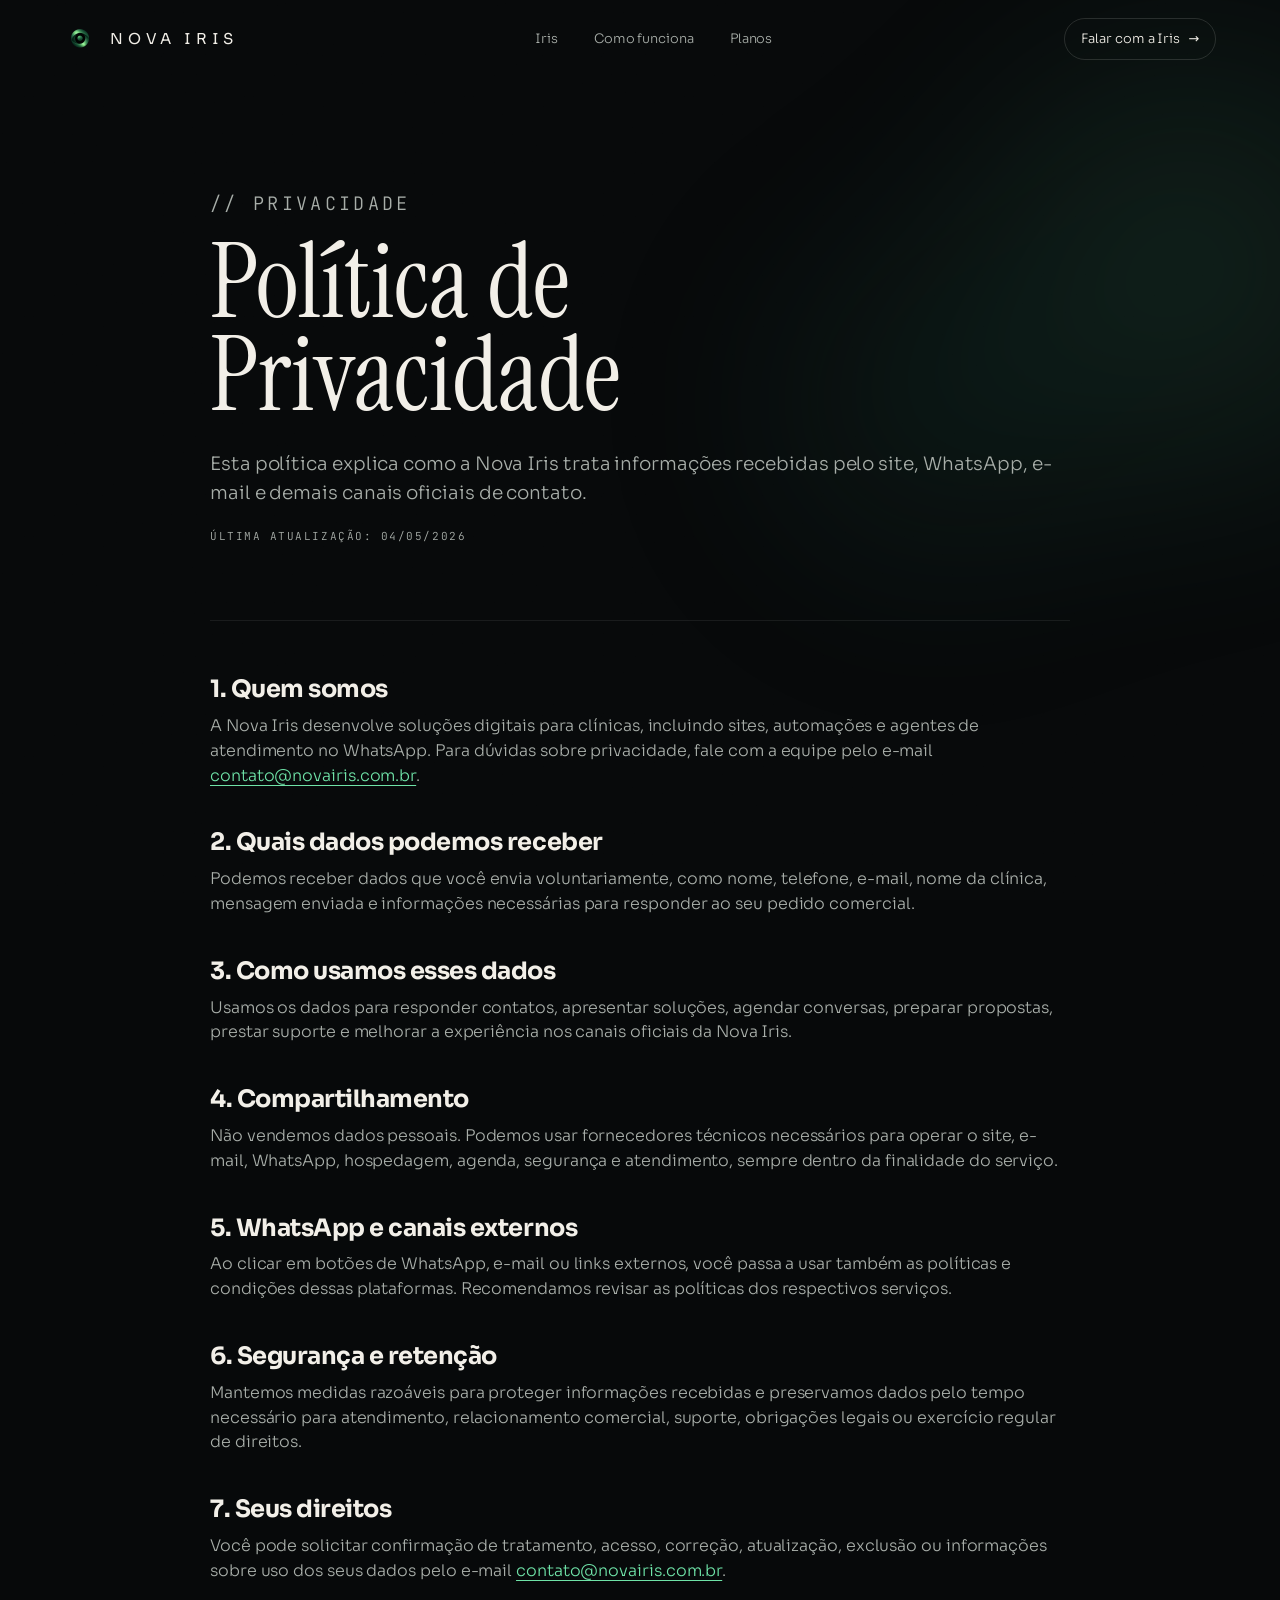
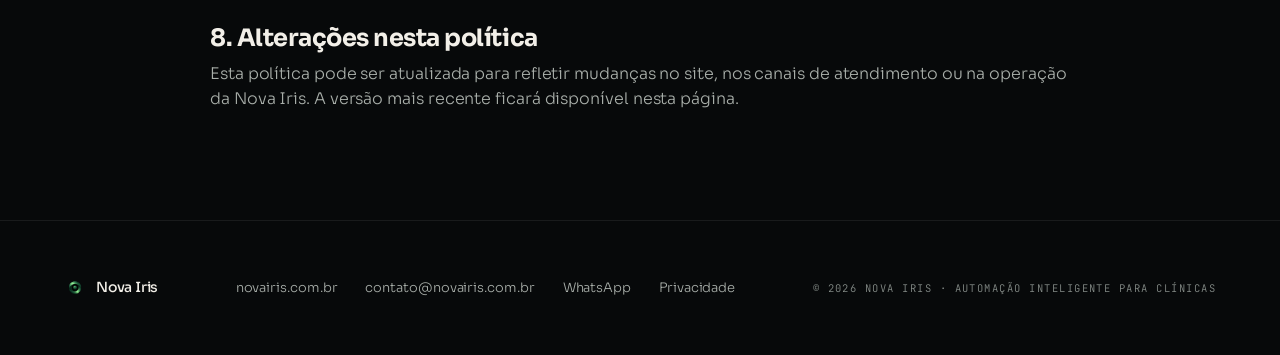
==== commit 439731d6: "Improve launch page performance" ====
--- a/privacidade.html
+++ b/privacidade.html
@@ -22,7 +22,9 @@
   <link rel="apple-touch-icon" href="/apple-touch-icon.png" />
   <link rel="preconnect" href="https://fonts.googleapis.com" />
   <link rel="preconnect" href="https://fonts.gstatic.com" crossorigin />
-  <link href="https://fonts.googleapis.com/css2?family=Instrument+Serif:ital@0;1&family=JetBrains+Mono:wght@300;400;500&family=Sora:wght@200;300;400;500;600;700&display=swap" rel="stylesheet" />
+  <link rel="preload" as="style" href="https://fonts.googleapis.com/css2?family=Instrument+Serif:ital@0;1&family=JetBrains+Mono:wght@300;400;500&family=Sora:wght@300;400;500;600;700&display=swap" />
+  <link href="https://fonts.googleapis.com/css2?family=Instrument+Serif:ital@0;1&family=JetBrains+Mono:wght@300;400;500&family=Sora:wght@300;400;500;600;700&display=swap" rel="stylesheet" media="print" onload="this.media='all'" />
+  <noscript><link href="https://fonts.googleapis.com/css2?family=Instrument+Serif:ital@0;1&family=JetBrains+Mono:wght@300;400;500&family=Sora:wght@300;400;500;600;700&display=swap" rel="stylesheet" /></noscript>
   <link rel="stylesheet" href="styles.css" />
 </head>
 <body>
--- a/styles.css
+++ b/styles.css
@@ -17,7 +17,7 @@
   /* text */
   --bone:       #F2EFE8;
   --bone-dim:   #A8AEA9;
-  --bone-mute:  #6E7470;
+  --bone-mute:  #858C88;
 
   /* lines */
   --line:       rgba(242, 239, 232, 0.08);
